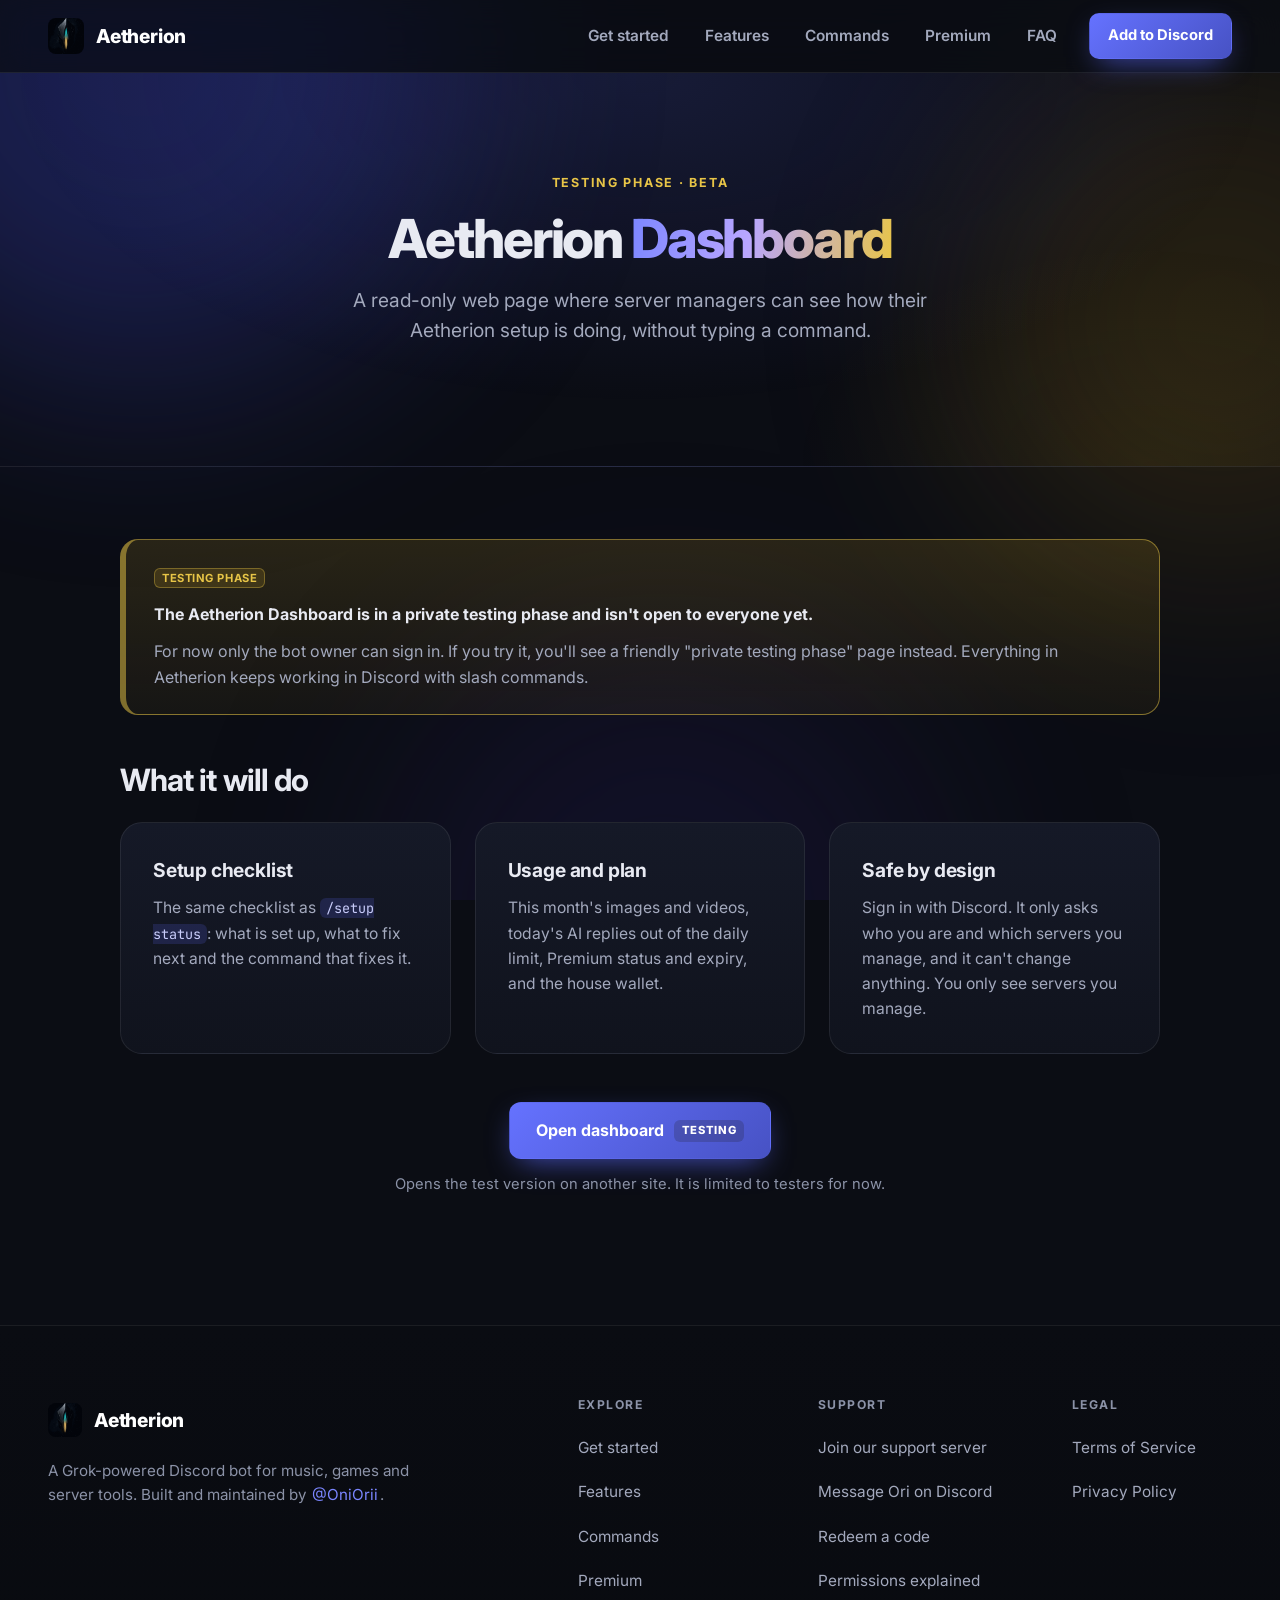
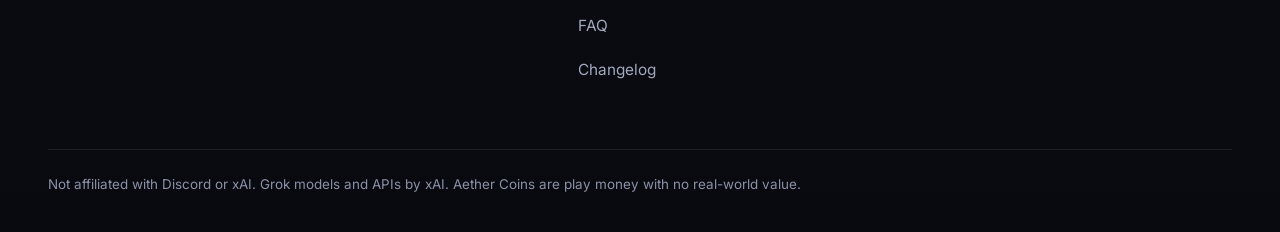
==== dashboard/index.html @ 3bf38d51 "Add hidden dashboard.html (testing phase notice, noindex, not in nav or sitemap) and /dashboard redi" ====
<!DOCTYPE html>
<html lang="en">
<head>
  <meta charset="utf-8">
  <meta name="viewport" content="width=device-width, initial-scale=1">
  <title>Aetherion Dashboard (testing phase)</title>
  <meta name="robots" content="noindex">
  <meta name="color-scheme" content="dark">
  <meta http-equiv="refresh" content="0; url=/dashboard.html">
  <link rel="canonical" href="https://aetherionbot.github.io/dashboard.html">
</head>
<body style="background:#0b0d14;color:#e8eaf2;font-family:system-ui,sans-serif;padding:24px">
  <p>Taking you to the <a href="/dashboard.html" style="color:#7b86ff">Aetherion Dashboard page</a>&hellip;</p>
</body>
</html>
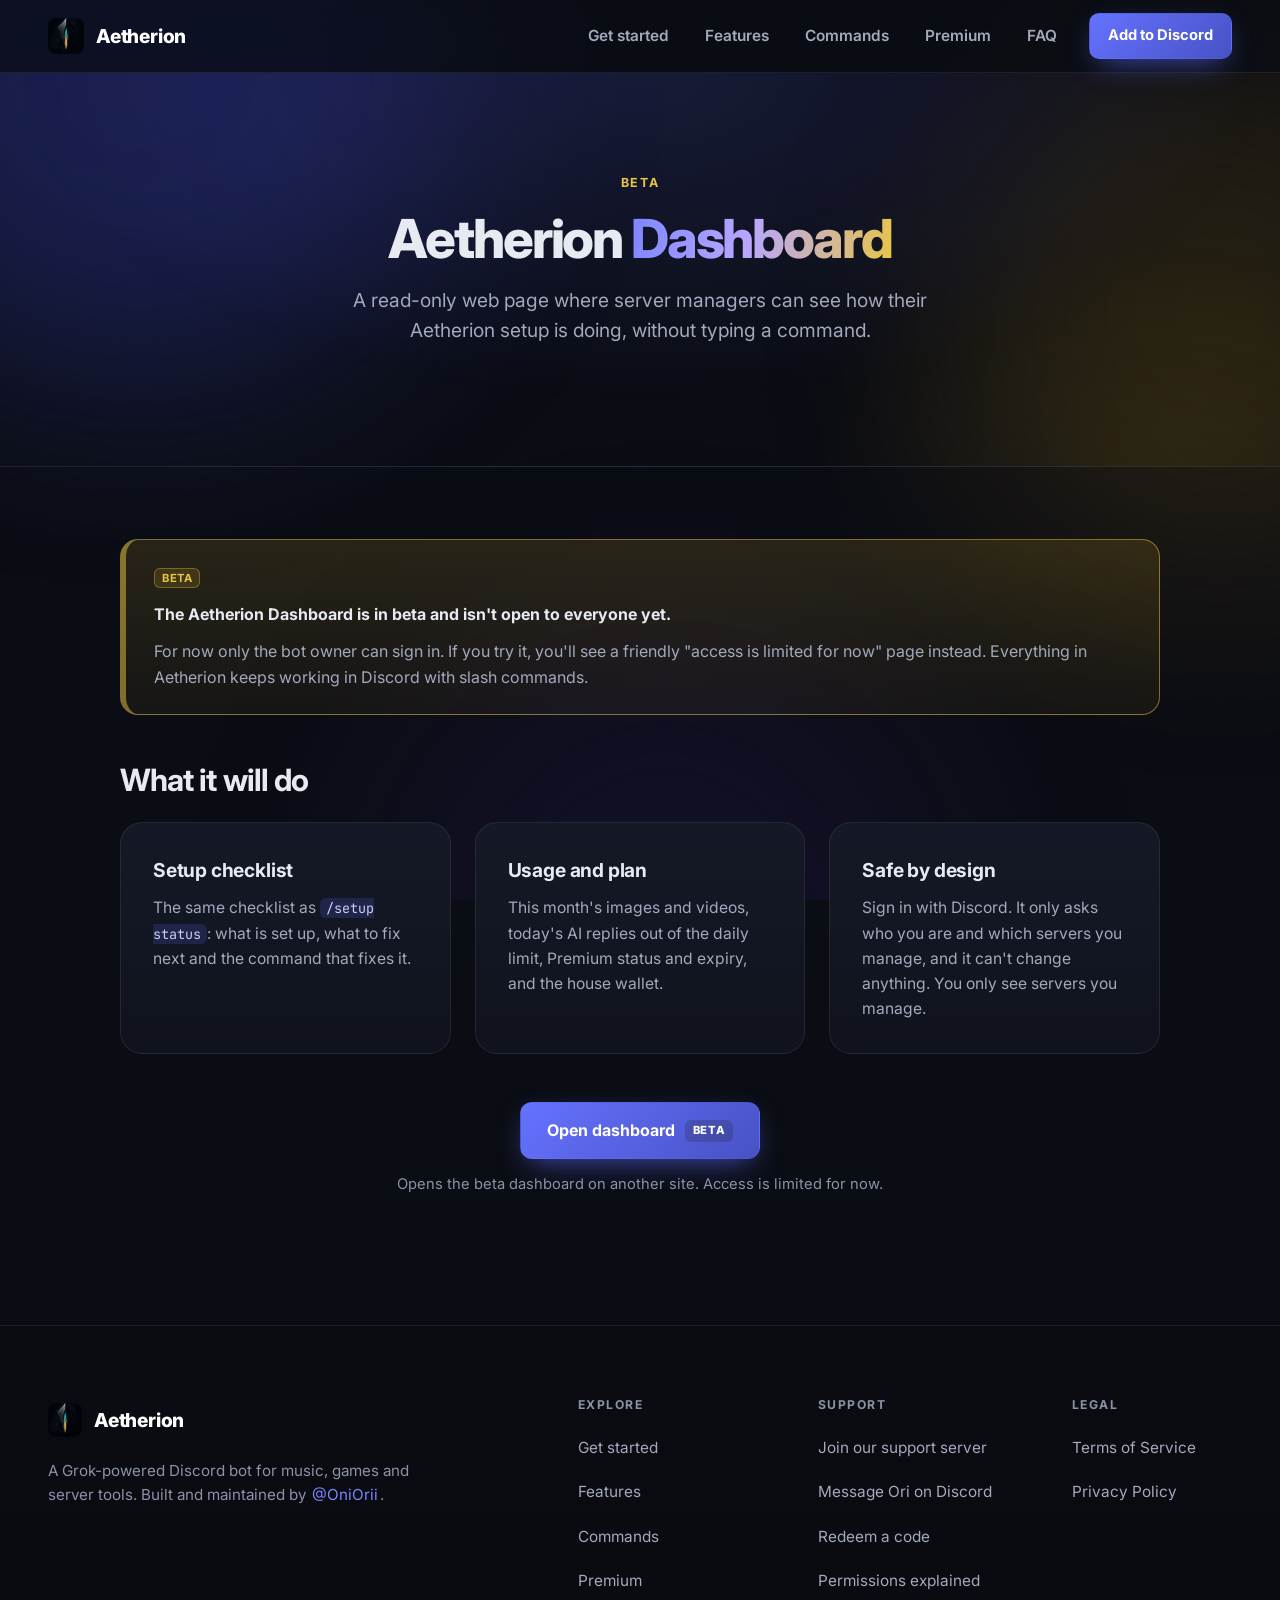
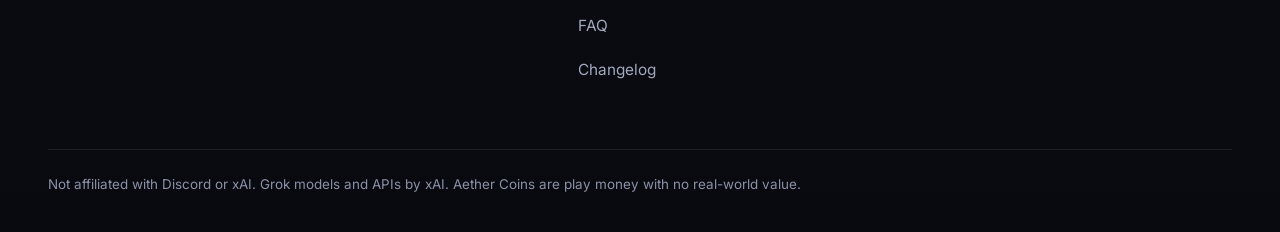
==== commit 6009ce19: "Dashboard page: beta wording instead of testing phase" ====
--- a/dashboard/index.html
+++ b/dashboard/index.html
@@ -3,7 +3,7 @@
 <head>
   <meta charset="utf-8">
   <meta name="viewport" content="width=device-width, initial-scale=1">
-  <title>Aetherion Dashboard (testing phase)</title>
+  <title>Aetherion Dashboard (beta)</title>
   <meta name="robots" content="noindex">
   <meta name="color-scheme" content="dark">
   <meta http-equiv="refresh" content="0; url=/dashboard.html">
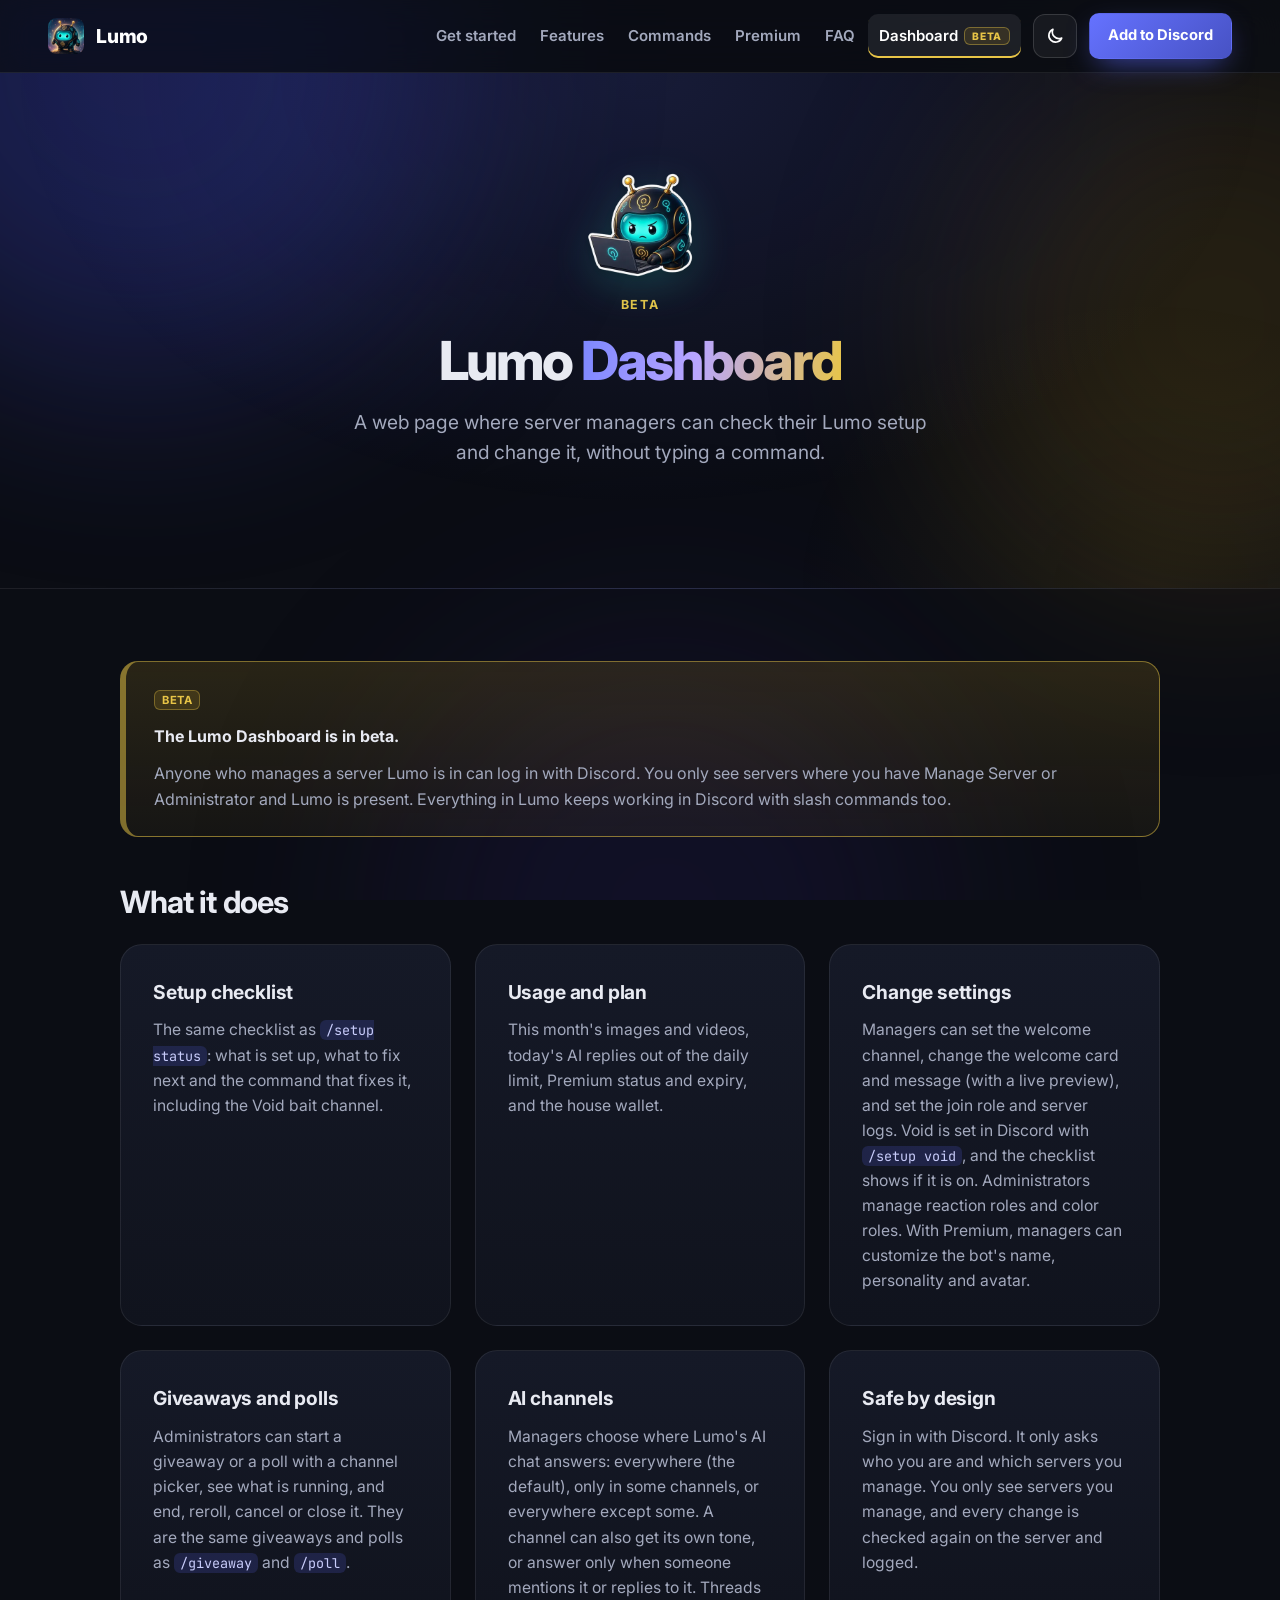
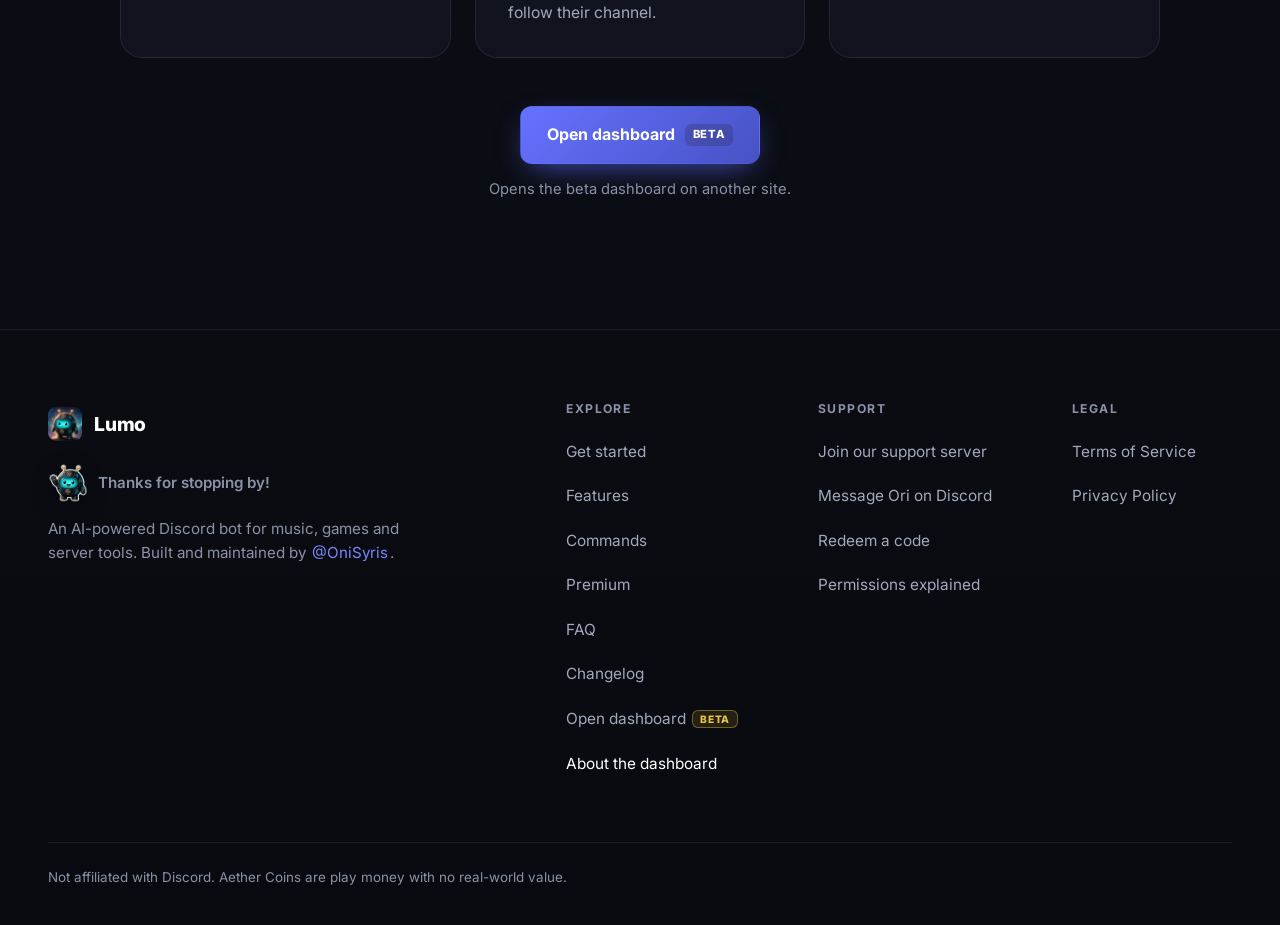
==== commit fdb6f557: "Rebrand the site to Lumo" ====
--- a/dashboard/index.html
+++ b/dashboard/index.html
@@ -3,13 +3,13 @@
 <head>
   <meta charset="utf-8">
   <meta name="viewport" content="width=device-width, initial-scale=1">
-  <title>Aetherion Dashboard (beta)</title>
+  <title>Lumo Dashboard (beta)</title>
   <meta name="robots" content="noindex">
   <meta name="color-scheme" content="dark">
   <meta http-equiv="refresh" content="0; url=/dashboard.html">
   <link rel="canonical" href="https://aetherionbot.github.io/dashboard.html">
 </head>
 <body style="background:#0b0d14;color:#e8eaf2;font-family:system-ui,sans-serif;padding:24px">
-  <p>Taking you to the <a href="/dashboard.html" style="color:#7b86ff">Aetherion Dashboard page</a>&hellip;</p>
+  <p>Taking you to the <a href="/dashboard.html" style="color:#7b86ff">Lumo Dashboard page</a>&hellip;</p>
 </body>
 </html>
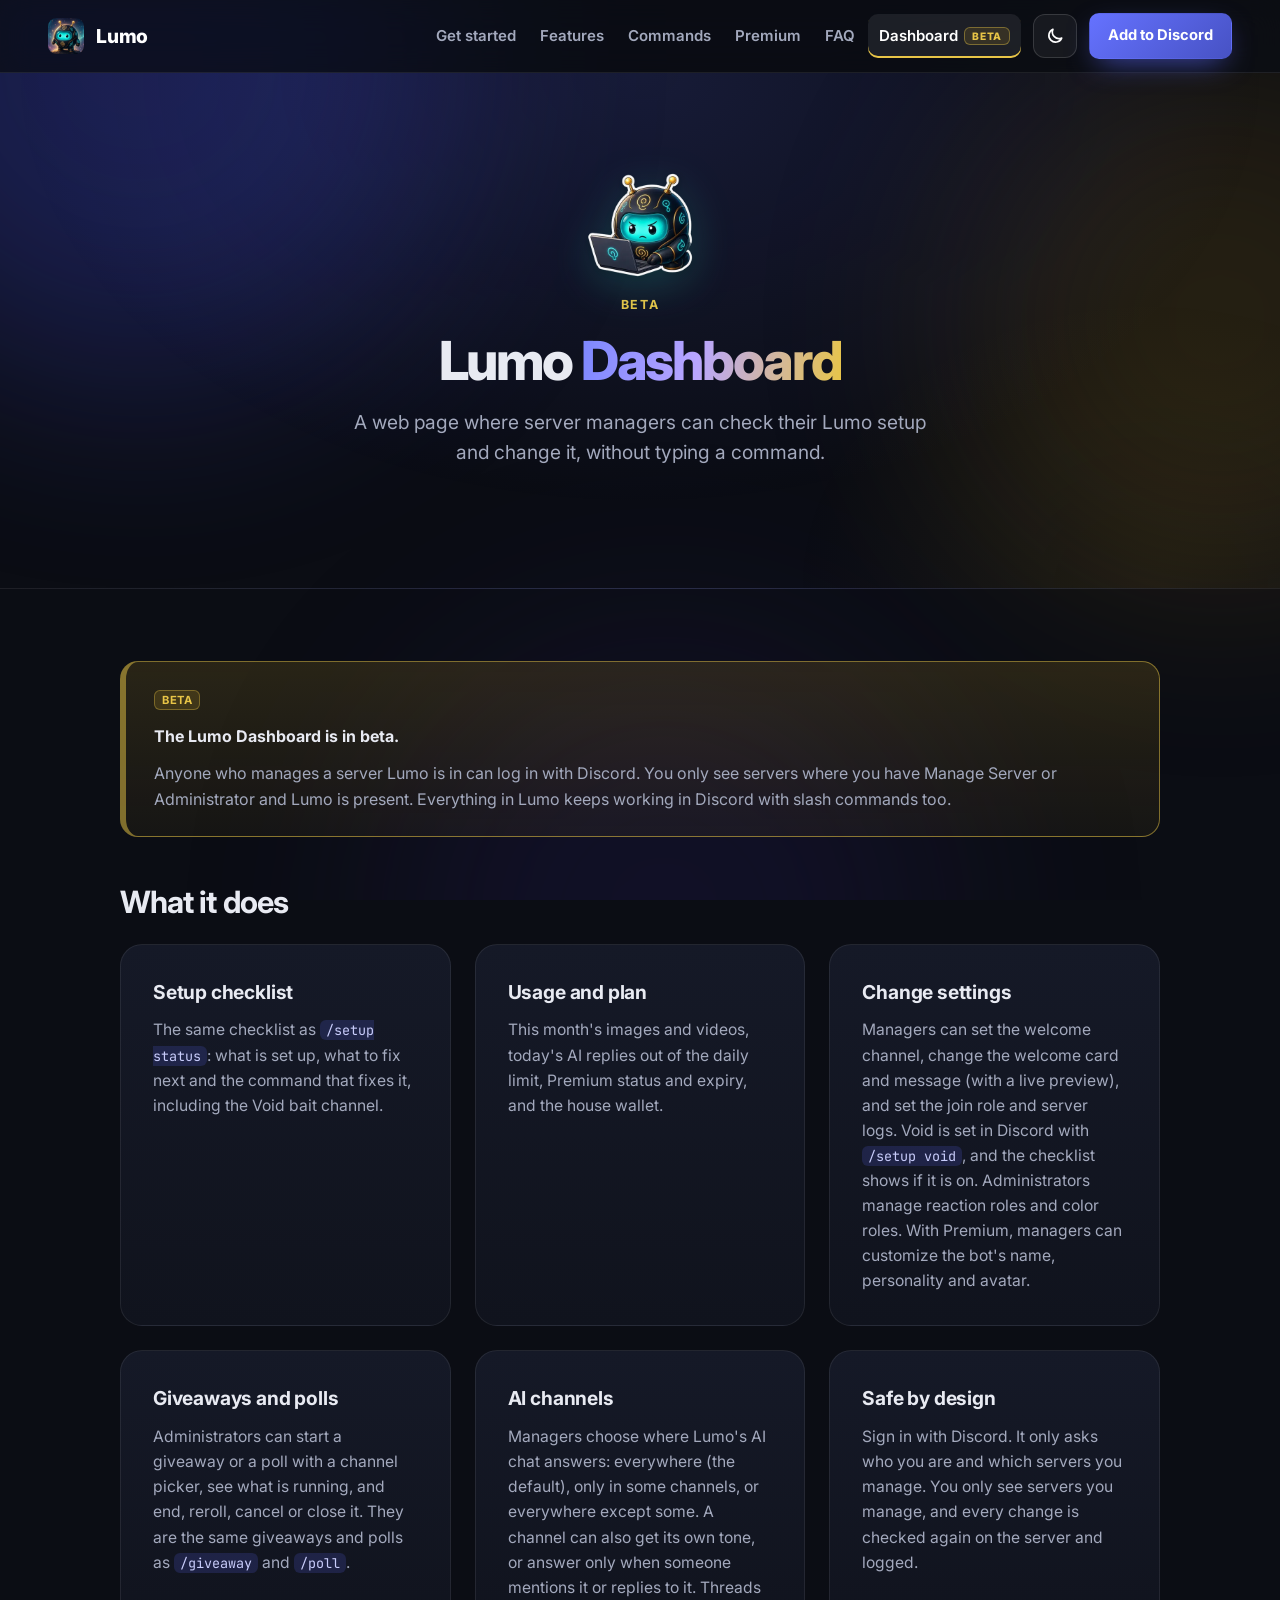
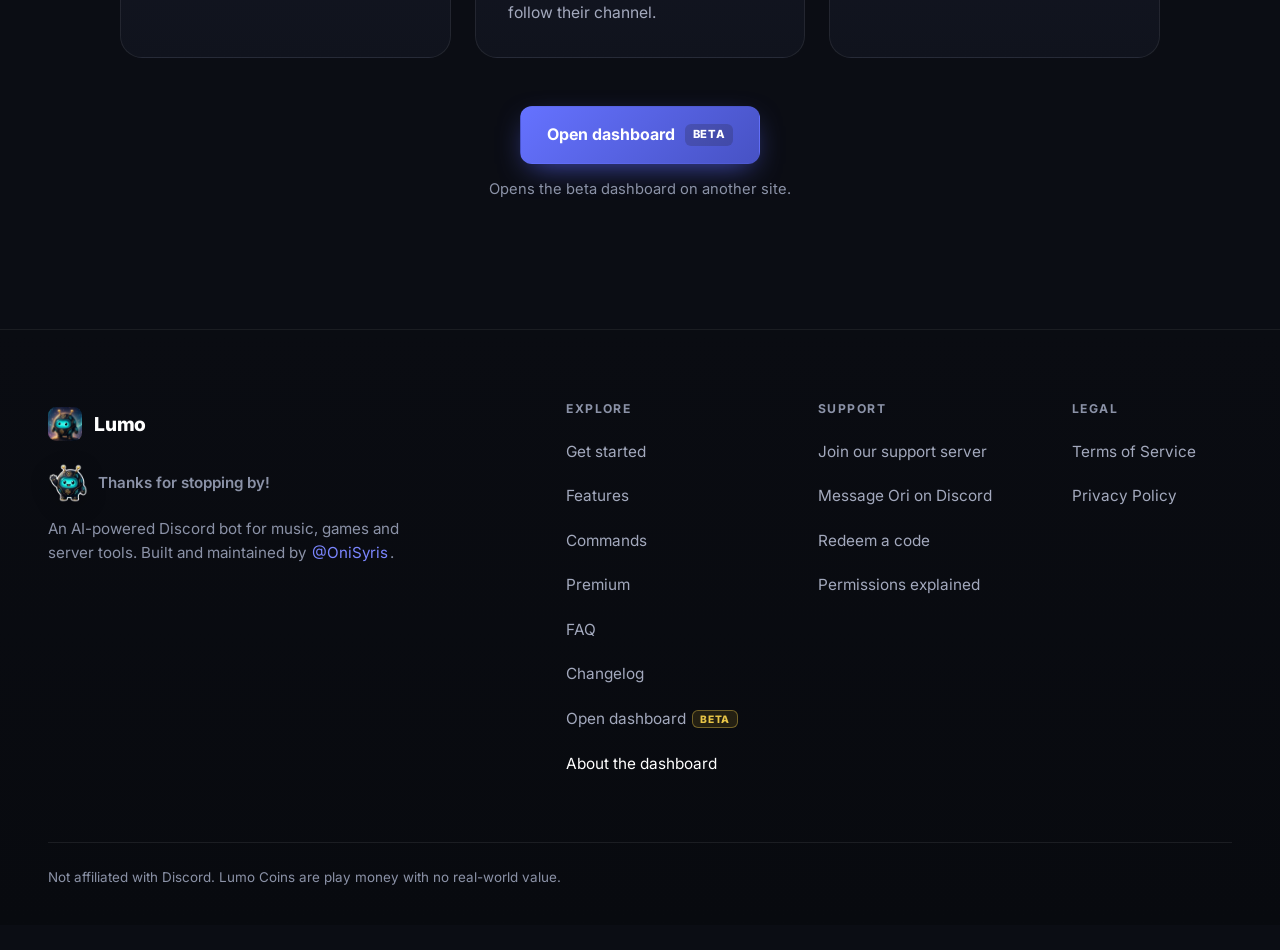
==== commit 832f3c5b: "Canonical URLs and links -> https://lumobot.org" ====
--- a/dashboard/index.html
+++ b/dashboard/index.html
@@ -7,7 +7,7 @@
   <meta name="robots" content="noindex">
   <meta name="color-scheme" content="dark">
   <meta http-equiv="refresh" content="0; url=/dashboard.html">
-  <link rel="canonical" href="https://aetherionbot.github.io/dashboard.html">
+  <link rel="canonical" href="https://lumobot.org/dashboard.html">
 </head>
 <body style="background:#0b0d14;color:#e8eaf2;font-family:system-ui,sans-serif;padding:24px">
   <p>Taking you to the <a href="/dashboard.html" style="color:#7b86ff">Lumo Dashboard page</a>&hellip;</p>
